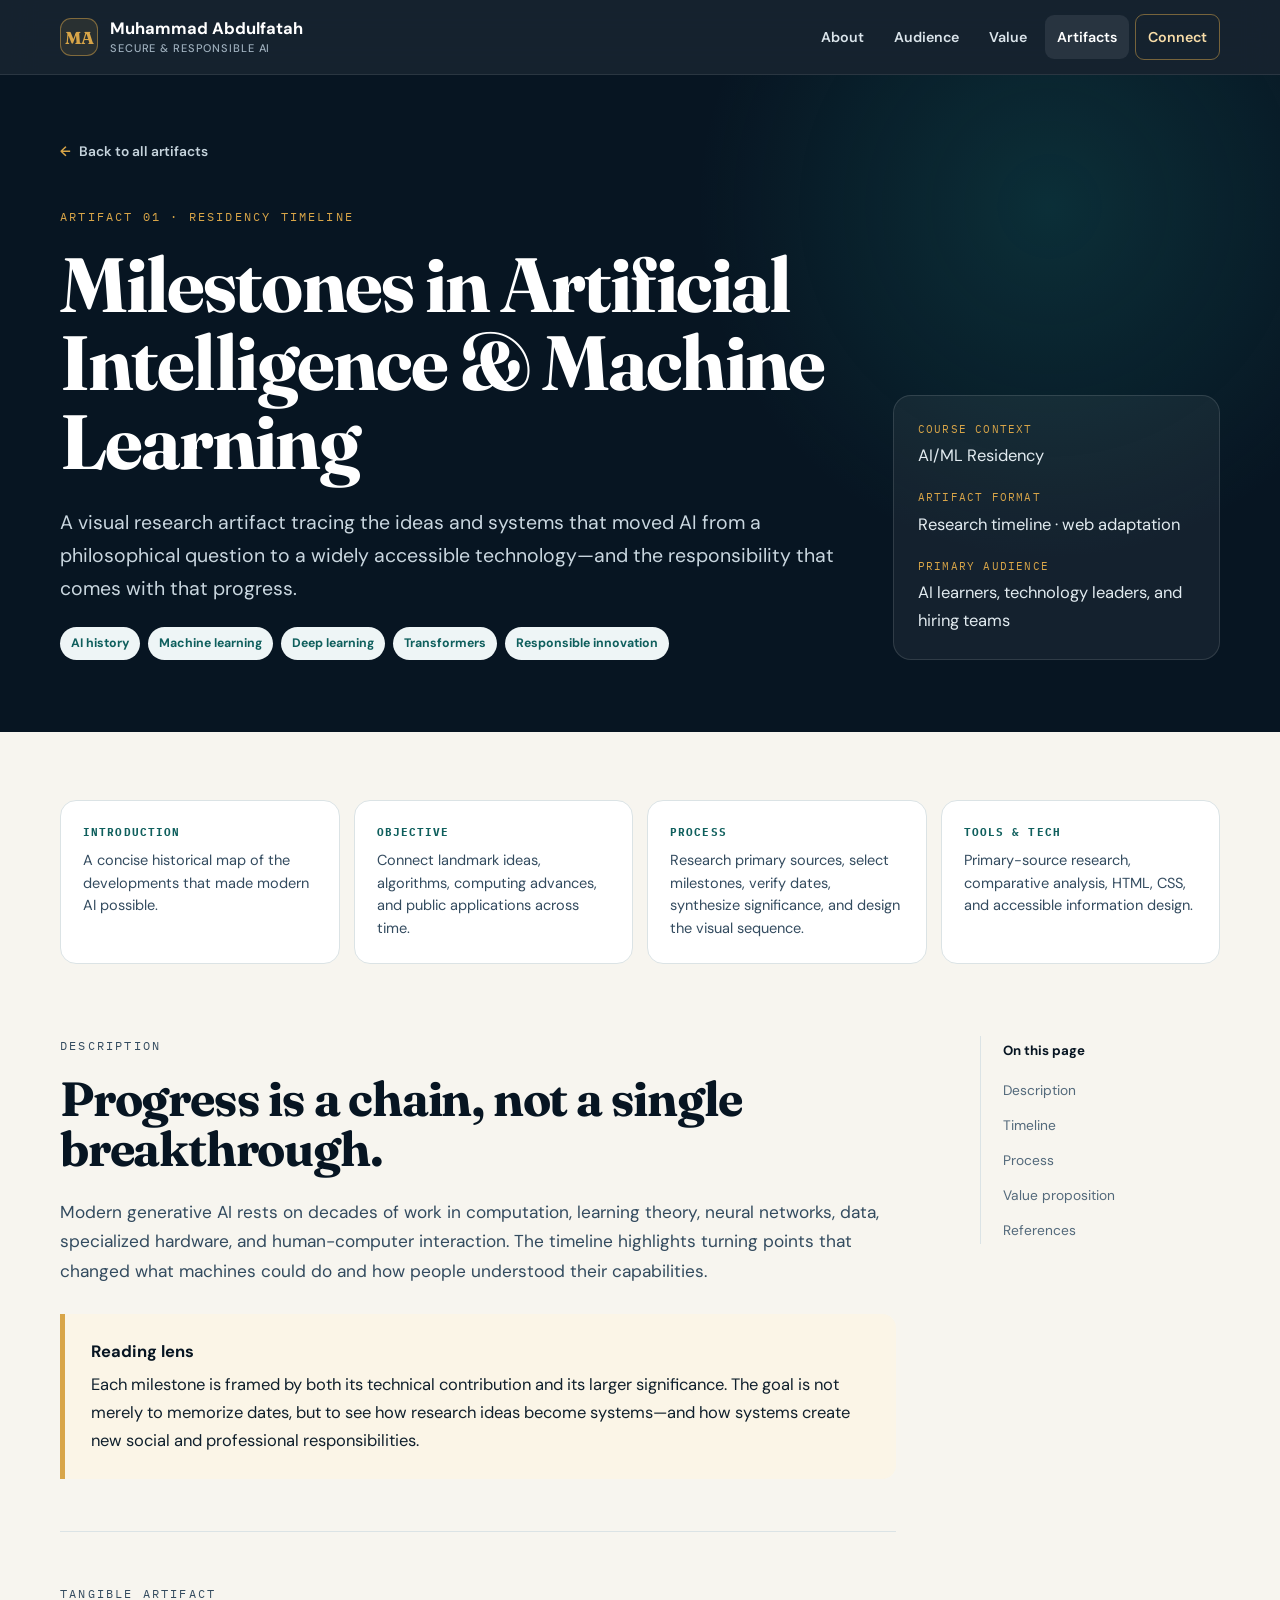
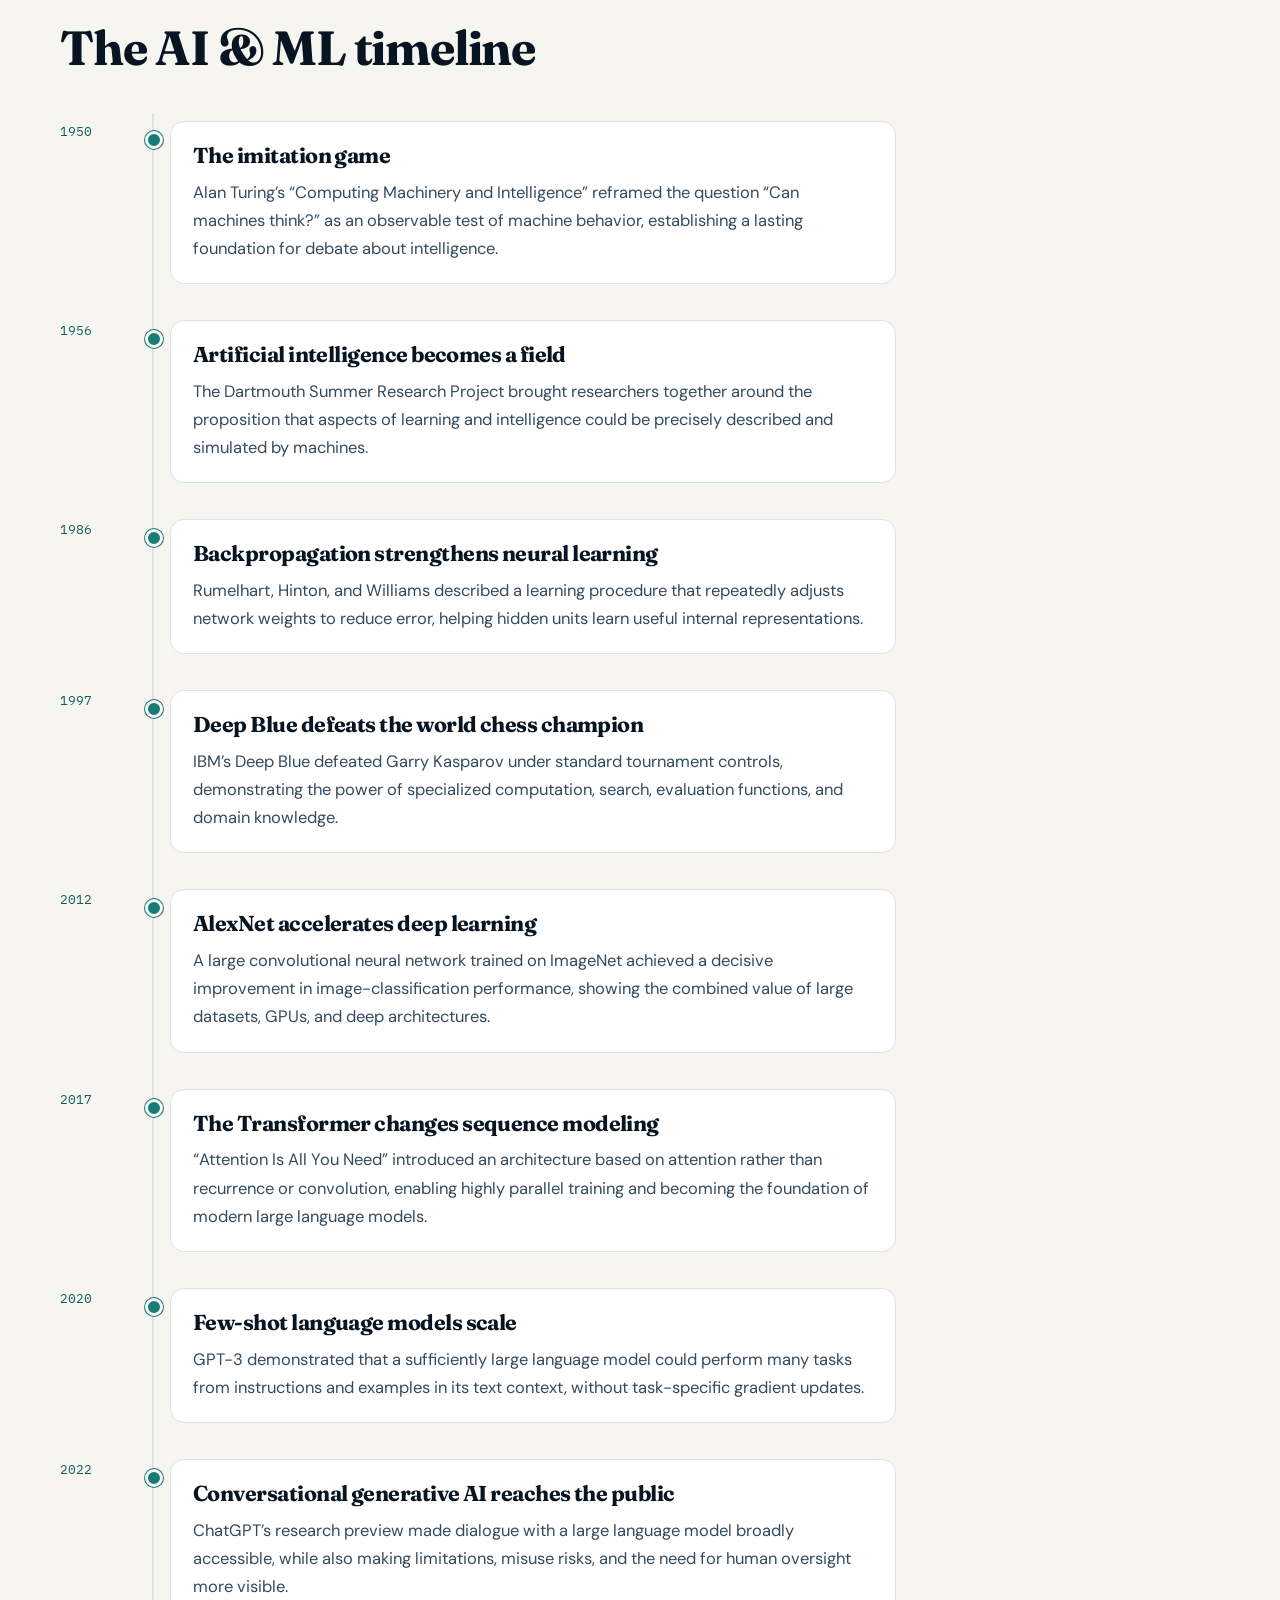
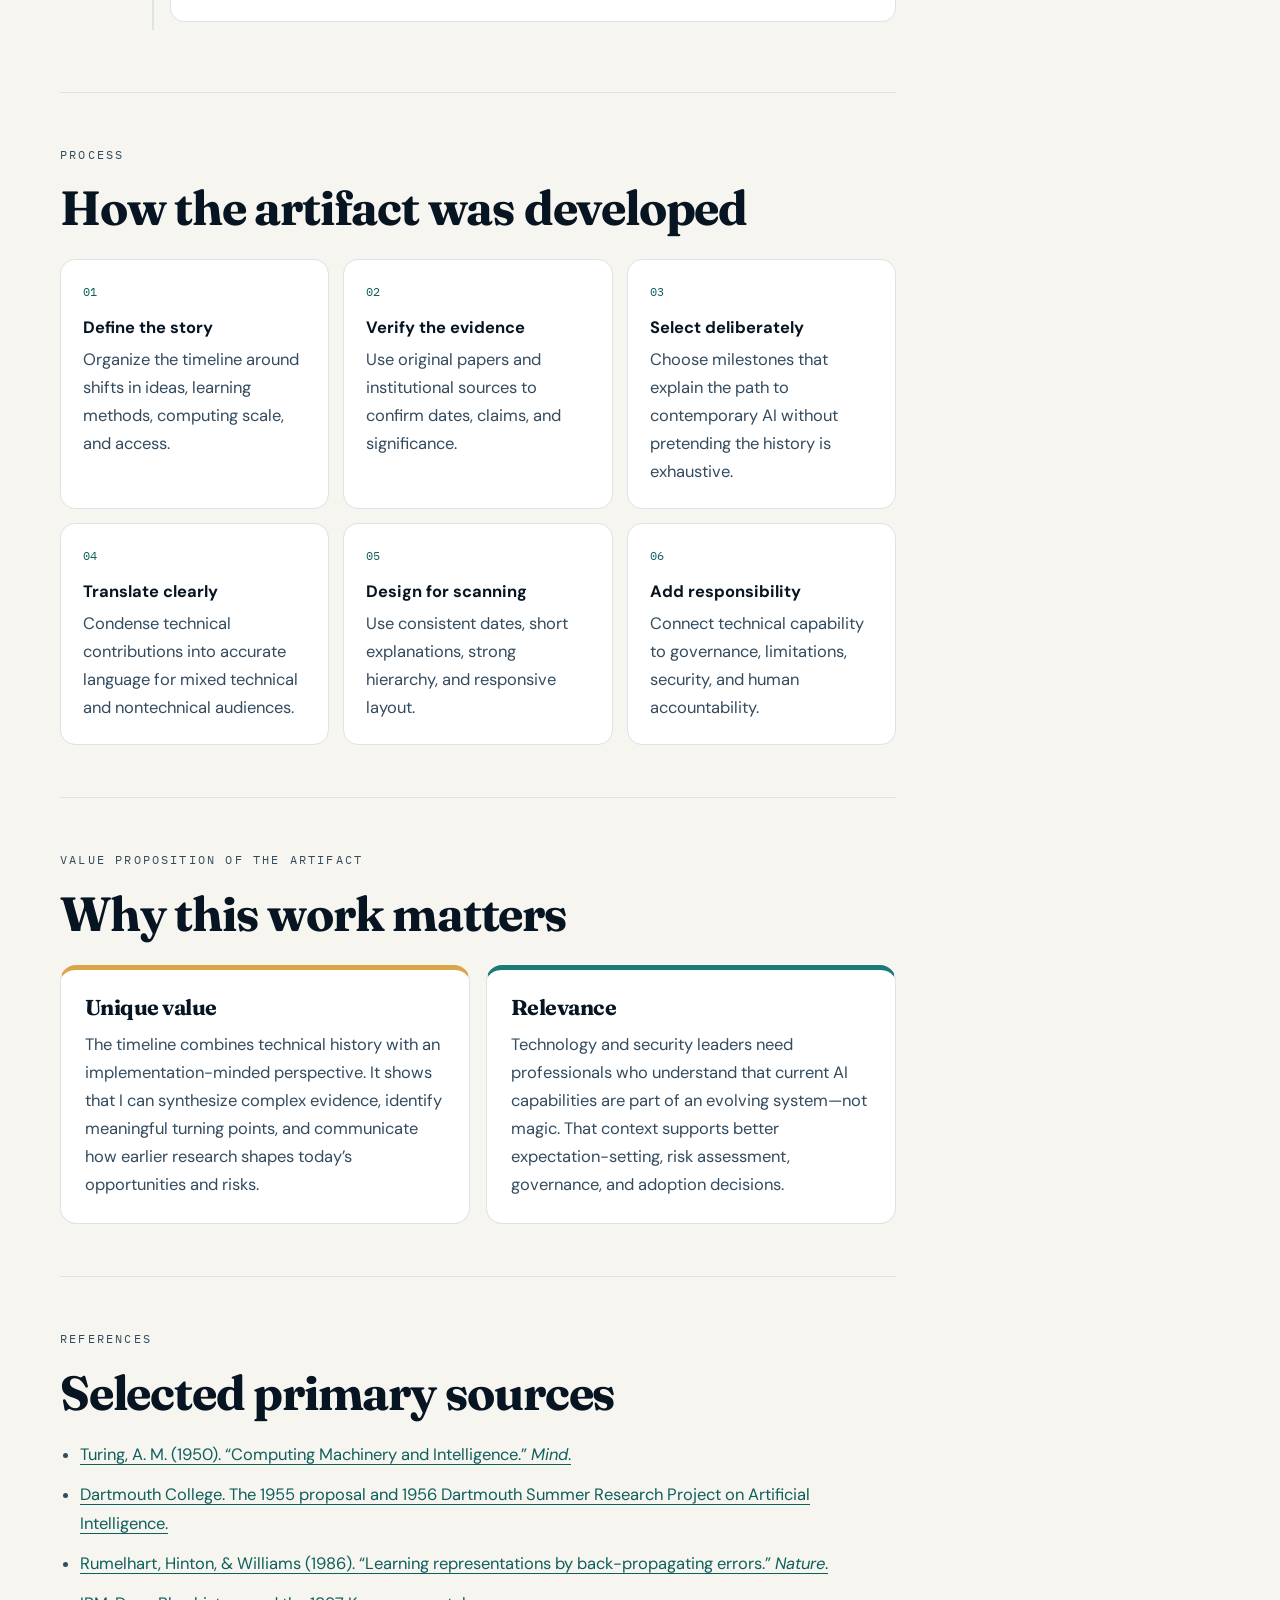
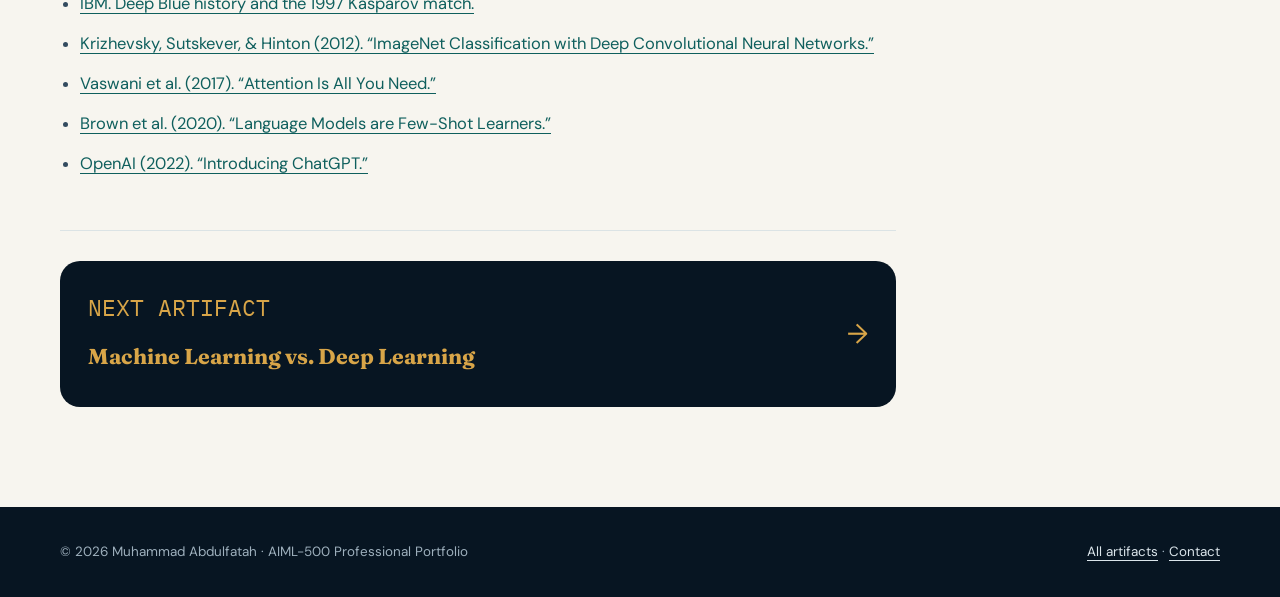
==== artifact-1-ai-ml-timeline.html @ 92b01f27 "Redesign portfolio and add project imagery" ====
<!doctype html>
<html lang="en">
<head>
  <meta charset="utf-8">
  <meta name="viewport" content="width=device-width, initial-scale=1">
  <meta name="description" content="An evidence-based timeline of major milestones in artificial intelligence and machine learning by Muhammad Abdulfatah.">
  <meta name="theme-color" content="#071522">
  <title>AI &amp; ML Timeline | Muhammad Abdulfatah</title>
  <link rel="stylesheet" href="styles.css">
  <script src="script.js" defer></script>
</head>
<body>
  <a class="skip-link" href="#artifact-content">Skip to artifact</a>
  <header class="site-header">
    <div class="container nav-shell">
      <a class="brand" href="index.html"><span class="brand-mark" aria-hidden="true">MA</span><span>Muhammad Abdulfatah<small>Secure &amp; Responsible AI</small></span></a>
      <button class="nav-toggle" type="button" aria-expanded="false" aria-controls="main-navigation" aria-label="Open navigation"><span aria-hidden="true"></span></button>
      <nav aria-label="Main navigation"><ul class="nav-list" id="main-navigation" data-open="false"><li><a href="index.html#about">About</a></li><li><a href="index.html#audience">Audience</a></li><li><a href="index.html#value">Value</a></li><li><a aria-current="page" href="index.html#artifacts">Artifacts</a></li><li><a class="nav-cta" href="index.html#contact">Connect</a></li></ul></nav>
    </div>
  </header>

  <main id="artifact-content">
    <header class="detail-hero">
      <div class="container">
        <a class="breadcrumb" href="index.html#artifacts">Back to all artifacts</a>
        <div class="detail-hero-grid">
          <div>
            <p class="eyebrow">Artifact 01 · Residency timeline</p>
            <h1>Milestones in Artificial Intelligence &amp; Machine Learning</h1>
            <p class="hero-lead">A visual research artifact tracing the ideas and systems that moved AI from a philosophical question to a widely accessible technology—and the responsibility that comes with that progress.</p>
            <ul class="pill-list" aria-label="Topics"><li>AI history</li><li>Machine learning</li><li>Deep learning</li><li>Transformers</li><li>Responsible innovation</li></ul>
          </div>
          <dl class="detail-aside">
            <dt>Course context</dt><dd>AI/ML Residency</dd>
            <dt>Artifact format</dt><dd>Research timeline · web adaptation</dd>
            <dt>Primary audience</dt><dd>AI learners, technology leaders, and hiring teams</dd>
          </dl>
        </div>
      </div>
    </header>

    <div class="container detail-main">
      <section class="artifact-info" aria-label="Artifact information">
        <article class="info-card"><strong>Introduction</strong><p>A concise historical map of the developments that made modern AI possible.</p></article>
        <article class="info-card"><strong>Objective</strong><p>Connect landmark ideas, algorithms, computing advances, and public applications across time.</p></article>
        <article class="info-card"><strong>Process</strong><p>Research primary sources, select milestones, verify dates, synthesize significance, and design the visual sequence.</p></article>
        <article class="info-card"><strong>Tools &amp; tech</strong><p>Primary-source research, comparative analysis, HTML, CSS, and accessible information design.</p></article>
      </section>

      <div class="detail-layout">
        <div class="detail-content">
          <section class="detail-section" id="description">
            <p class="eyebrow">Description</p>
            <h2>Progress is a chain, not a single breakthrough.</h2>
            <p class="lead">Modern generative AI rests on decades of work in computation, learning theory, neural networks, data, specialized hardware, and human-computer interaction. The timeline highlights turning points that changed what machines could do and how people understood their capabilities.</p>
            <div class="callout gold"><strong>Reading lens</strong>Each milestone is framed by both its technical contribution and its larger significance. The goal is not merely to memorize dates, but to see how research ideas become systems—and how systems create new social and professional responsibilities.</div>
          </section>

          <section class="detail-section" id="timeline">
            <p class="eyebrow">Tangible artifact</p>
            <h2>The AI &amp; ML timeline</h2>
            <ol class="timeline">
              <li><time datetime="1950">1950</time><article><h3>The imitation game</h3><p>Alan Turing’s “Computing Machinery and Intelligence” reframed the question “Can machines think?” as an observable test of machine behavior, establishing a lasting foundation for debate about intelligence.</p></article></li>
              <li><time datetime="1956">1956</time><article><h3>Artificial intelligence becomes a field</h3><p>The Dartmouth Summer Research Project brought researchers together around the proposition that aspects of learning and intelligence could be precisely described and simulated by machines.</p></article></li>
              <li><time datetime="1986">1986</time><article><h3>Backpropagation strengthens neural learning</h3><p>Rumelhart, Hinton, and Williams described a learning procedure that repeatedly adjusts network weights to reduce error, helping hidden units learn useful internal representations.</p></article></li>
              <li><time datetime="1997">1997</time><article><h3>Deep Blue defeats the world chess champion</h3><p>IBM’s Deep Blue defeated Garry Kasparov under standard tournament controls, demonstrating the power of specialized computation, search, evaluation functions, and domain knowledge.</p></article></li>
              <li><time datetime="2012">2012</time><article><h3>AlexNet accelerates deep learning</h3><p>A large convolutional neural network trained on ImageNet achieved a decisive improvement in image-classification performance, showing the combined value of large datasets, GPUs, and deep architectures.</p></article></li>
              <li><time datetime="2017">2017</time><article><h3>The Transformer changes sequence modeling</h3><p>“Attention Is All You Need” introduced an architecture based on attention rather than recurrence or convolution, enabling highly parallel training and becoming the foundation of modern large language models.</p></article></li>
              <li><time datetime="2020">2020</time><article><h3>Few-shot language models scale</h3><p>GPT-3 demonstrated that a sufficiently large language model could perform many tasks from instructions and examples in its text context, without task-specific gradient updates.</p></article></li>
              <li><time datetime="2022">2022</time><article><h3>Conversational generative AI reaches the public</h3><p>ChatGPT’s research preview made dialogue with a large language model broadly accessible, while also making limitations, misuse risks, and the need for human oversight more visible.</p></article></li>
            </ol>
          </section>

          <section class="detail-section" id="process">
            <p class="eyebrow">Process</p>
            <h2>How the artifact was developed</h2>
            <ol class="step-list">
              <li><strong>Define the story</strong>Organize the timeline around shifts in ideas, learning methods, computing scale, and access.</li>
              <li><strong>Verify the evidence</strong>Use original papers and institutional sources to confirm dates, claims, and significance.</li>
              <li><strong>Select deliberately</strong>Choose milestones that explain the path to contemporary AI without pretending the history is exhaustive.</li>
              <li><strong>Translate clearly</strong>Condense technical contributions into accurate language for mixed technical and nontechnical audiences.</li>
              <li><strong>Design for scanning</strong>Use consistent dates, short explanations, strong hierarchy, and responsive layout.</li>
              <li><strong>Add responsibility</strong>Connect technical capability to governance, limitations, security, and human accountability.</li>
            </ol>
          </section>

          <section class="detail-section" id="value-proposition">
            <p class="eyebrow">Value proposition of the artifact</p>
            <h2>Why this work matters</h2>
            <div class="content-grid">
              <article class="content-card gold"><h3>Unique value</h3><p>The timeline combines technical history with an implementation-minded perspective. It shows that I can synthesize complex evidence, identify meaningful turning points, and communicate how earlier research shapes today’s opportunities and risks.</p></article>
              <article class="content-card accent"><h3>Relevance</h3><p>Technology and security leaders need professionals who understand that current AI capabilities are part of an evolving system—not magic. That context supports better expectation-setting, risk assessment, governance, and adoption decisions.</p></article>
            </div>
          </section>

          <section class="detail-section" id="references">
            <p class="eyebrow">References</p>
            <h2>Selected primary sources</h2>
            <ul class="source-list">
              <li><a href="https://academic.oup.com/mind/article/LIX/236/433/986238" target="_blank" rel="noopener">Turing, A. M. (1950). “Computing Machinery and Intelligence.” <em>Mind</em>.</a></li>
              <li><a href="https://ai.dartmouth.edu/our-story" target="_blank" rel="noopener">Dartmouth College. The 1955 proposal and 1956 Dartmouth Summer Research Project on Artificial Intelligence.</a></li>
              <li><a href="https://www.nature.com/articles/323533a0" target="_blank" rel="noopener">Rumelhart, Hinton, &amp; Williams (1986). “Learning representations by back-propagating errors.” <em>Nature</em>.</a></li>
              <li><a href="https://www.ibm.com/history/deep-blue" target="_blank" rel="noopener">IBM. Deep Blue history and the 1997 Kasparov match.</a></li>
              <li><a href="https://proceedings.neurips.cc/paper/2012/hash/c399862d3b9d6b76c8436e924a68c45b-Abstract.html" target="_blank" rel="noopener">Krizhevsky, Sutskever, &amp; Hinton (2012). “ImageNet Classification with Deep Convolutional Neural Networks.”</a></li>
              <li><a href="https://arxiv.org/abs/1706.03762" target="_blank" rel="noopener">Vaswani et al. (2017). “Attention Is All You Need.”</a></li>
              <li><a href="https://openai.com/index/language-models-are-few-shot-learners/" target="_blank" rel="noopener">Brown et al. (2020). “Language Models are Few-Shot Learners.”</a></li>
              <li><a href="https://openai.com/index/chatgpt/" target="_blank" rel="noopener">OpenAI (2022). “Introducing ChatGPT.”</a></li>
            </ul>
          </section>

          <a class="next-project" href="artifact-2-ml-deep-learning.html"><span><small>Next artifact</small><strong>Machine Learning vs. Deep Learning</strong></span><span aria-hidden="true">→</span></a>
        </div>

        <nav class="detail-nav" aria-label="On this page"><strong>On this page</strong><ul><li><a href="#description">Description</a></li><li><a href="#timeline">Timeline</a></li><li><a href="#process">Process</a></li><li><a href="#value-proposition">Value proposition</a></li><li><a href="#references">References</a></li></ul></nav>
      </div>
    </div>
  </main>

  <footer class="site-footer"><div class="container footer-grid"><p>© 2026 Muhammad Abdulfatah · AIML-500 Professional Portfolio</p><p><a href="index.html#artifacts">All artifacts</a> · <a href="mailto:muhammad.abdulfatah@myemail.indwes.edu">Contact</a></p></div></footer>
</body>
</html>
---- styles.css ----
@import url('https://fonts.googleapis.com/css2?family=DM+Sans:wght@400;500;600;700&family=Fraunces:opsz,wght@9..144,600;9..144,700&family=IBM+Plex+Mono:wght@500&display=swap');

:root {
  --navy-950: #071522;
  --navy-900: #0b2032;
  --navy-800: #15334a;
  --slate-700: #334b5f;
  --slate-600: #53697b;
  --slate-500: #6f8190;
  --paper: #f7f5ef;
  --surface: #ffffff;
  --surface-blue: #eef5f6;
  --line: #dbe3e5;
  --teal: #187b78;
  --teal-dark: #0f5f5d;
  --gold: #d8a548;
  --gold-soft: #f5e8c8;
  --ink: #10202d;
  --shadow-sm: 0 10px 30px rgba(7, 21, 34, 0.08);
  --shadow-lg: 0 24px 70px rgba(7, 21, 34, 0.15);
  --radius-sm: 12px;
  --radius: 20px;
  --radius-lg: 30px;
  --content: 1160px;
}

* {
  box-sizing: border-box;
  margin: 0;
  padding: 0;
}

html {
  scroll-behavior: smooth;
}

body {
  min-width: 320px;
  background: var(--paper);
  color: var(--ink);
  font-family: 'DM Sans', system-ui, -apple-system, BlinkMacSystemFont, 'Segoe UI', sans-serif;
  font-size: 16.5px;
  line-height: 1.7;
  overflow-x: hidden;
}

body.nav-open {
  overflow: hidden;
}

img {
  display: block;
  height: auto;
  max-width: 100%;
}

a {
  color: inherit;
}

button,
input,
textarea {
  font: inherit;
}

button,
a {
  -webkit-tap-highlight-color: transparent;
}

:focus-visible {
  outline: 3px solid var(--gold);
  outline-offset: 4px;
}

.skip-link {
  position: fixed;
  top: 12px;
  left: 12px;
  z-index: 1000;
  transform: translateY(-150%);
  border-radius: 8px;
  background: var(--surface);
  color: var(--navy-950);
  padding: 10px 14px;
  font-weight: 700;
  text-decoration: none;
  transition: transform 0.2s ease;
}

.skip-link:focus {
  transform: translateY(0);
}

.container {
  width: min(calc(100% - 40px), var(--content));
  margin-inline: auto;
}

.site-header {
  position: sticky;
  top: 0;
  z-index: 100;
  border-bottom: 1px solid rgba(255, 255, 255, 0.09);
  background: rgba(7, 21, 34, 0.94);
  color: #fff;
  backdrop-filter: blur(16px);
}

.nav-shell {
  display: flex;
  min-height: 74px;
  align-items: center;
  justify-content: space-between;
  gap: 24px;
}

.brand {
  display: inline-flex;
  align-items: center;
  gap: 12px;
  color: #fff;
  font-weight: 700;
  line-height: 1.1;
  text-decoration: none;
}

.brand-mark {
  display: grid;
  width: 38px;
  height: 38px;
  flex: 0 0 auto;
  place-items: center;
  border: 1px solid rgba(216, 165, 72, 0.5);
  border-radius: 11px;
  background: rgba(216, 165, 72, 0.1);
  color: var(--gold);
  font-family: 'Fraunces', serif;
  font-size: 1.08rem;
}

.brand small {
  display: block;
  margin-top: 4px;
  color: #9fb0bd;
  font-size: 0.69rem;
  font-weight: 500;
  letter-spacing: 0.08em;
  text-transform: uppercase;
}

.nav-list {
  display: flex;
  align-items: center;
  gap: 6px;
  list-style: none;
}

.nav-list a {
  display: block;
  border-radius: 9px;
  color: #dbe5eb;
  padding: 10px 12px;
  font-size: 0.89rem;
  font-weight: 600;
  text-decoration: none;
}

.nav-list a:hover,
.nav-list a[aria-current='page'] {
  background: rgba(255, 255, 255, 0.08);
  color: #fff;
}

.nav-cta {
  border: 1px solid rgba(216, 165, 72, 0.5);
  color: #f8dda8 !important;
}

.nav-toggle {
  display: none;
  width: 44px;
  height: 44px;
  place-items: center;
  border: 1px solid rgba(255, 255, 255, 0.18);
  border-radius: 10px;
  background: transparent;
  color: #fff;
  cursor: pointer;
}

.nav-toggle span,
.nav-toggle span::before,
.nav-toggle span::after {
  display: block;
  width: 20px;
  height: 2px;
  border-radius: 999px;
  background: currentColor;
  content: '';
  transition: transform 0.2s ease, opacity 0.2s ease;
}

.nav-toggle span {
  position: relative;
}

.nav-toggle span::before {
  position: absolute;
  top: -6px;
}

.nav-toggle span::after {
  position: absolute;
  top: 6px;
}

.nav-toggle[aria-expanded='true'] span {
  background: transparent;
}

.nav-toggle[aria-expanded='true'] span::before {
  top: 0;
  transform: rotate(45deg);
}

.nav-toggle[aria-expanded='true'] span::after {
  top: 0;
  transform: rotate(-45deg);
}

.hero {
  position: relative;
  isolation: isolate;
  overflow: hidden;
  background:
    radial-gradient(circle at 15% 15%, rgba(24, 123, 120, 0.28), transparent 34%),
    linear-gradient(135deg, var(--navy-950), #0d2940 68%, #103c4a);
  color: #fff;
}

.hero::after {
  position: absolute;
  right: -90px;
  bottom: -130px;
  z-index: -1;
  width: 390px;
  height: 390px;
  border: 1px solid rgba(216, 165, 72, 0.18);
  border-radius: 50%;
  box-shadow: 0 0 0 70px rgba(216, 165, 72, 0.035), 0 0 0 140px rgba(216, 165, 72, 0.025);
  content: '';
}

.hero-grid {
  display: grid;
  min-height: 670px;
  grid-template-columns: minmax(0, 1.05fr) minmax(360px, 0.95fr);
  align-items: center;
  gap: clamp(40px, 7vw, 88px);
  padding-block: 78px 86px;
}

.eyebrow {
  margin-bottom: 18px;
  color: var(--gold);
  font-family: 'IBM Plex Mono', monospace;
  font-size: 0.76rem;
  letter-spacing: 0.18em;
  text-transform: uppercase;
}

h1,
h2,
h3,
.display {
  font-family: 'Fraunces', Georgia, serif;
  font-weight: 700;
  letter-spacing: -0.025em;
}

.hero h1 {
  max-width: 700px;
  font-size: clamp(3rem, 6.6vw, 5.5rem);
  line-height: 0.98;
}

.hero-lead {
  max-width: 650px;
  margin-top: 26px;
  color: #c9d6df;
  font-size: clamp(1.04rem, 1.8vw, 1.22rem);
  line-height: 1.68;
}

.hero-lead strong {
  color: #fff;
}

.hero-actions {
  display: flex;
  flex-wrap: wrap;
  gap: 12px;
  margin-top: 34px;
}

.button {
  display: inline-flex;
  min-height: 48px;
  align-items: center;
  justify-content: center;
  gap: 9px;
  border: 1px solid transparent;
  border-radius: 11px;
  padding: 11px 18px;
  font-size: 0.94rem;
  font-weight: 700;
  text-decoration: none;
  transition: transform 0.2s ease, background 0.2s ease, border-color 0.2s ease;
}

.button:hover {
  transform: translateY(-2px);
}

.button-primary {
  background: var(--gold);
  color: var(--navy-950);
}

.button-primary:hover {
  background: #e4b759;
}

.button-secondary {
  border-color: rgba(255, 255, 255, 0.25);
  background: rgba(255, 255, 255, 0.06);
  color: #fff;
}

.button-secondary:hover {
  background: rgba(255, 255, 255, 0.11);
}

.hero-visual {
  position: relative;
}

.hero-visual img {
  width: 100%;
  height: clamp(360px, 40vw, 520px);
  min-height: 0;
  border: 1px solid rgba(255, 255, 255, 0.14);
  border-radius: var(--radius-lg);
  box-shadow: var(--shadow-lg);
  object-fit: cover;
}

.hero-note {
  position: absolute;
  right: 20px;
  bottom: -20px;
  max-width: 280px;
  border: 1px solid rgba(255, 255, 255, 0.1);
  border-radius: 16px;
  background: rgba(7, 21, 34, 0.88);
  padding: 16px 18px;
  color: #d9e3e8;
  box-shadow: var(--shadow-sm);
  backdrop-filter: blur(12px);
  font-size: 0.86rem;
}

.hero-note strong {
  display: block;
  margin-bottom: 3px;
  color: #fff;
}

.proof-strip {
  border-bottom: 1px solid var(--line);
  background: var(--surface);
}

.proof-grid {
  display: grid;
  grid-template-columns: repeat(4, 1fr);
}

.proof-item {
  padding: 26px 22px;
  border-right: 1px solid var(--line);
}

.proof-item:first-child {
  padding-left: 0;
}

.proof-item:last-child {
  border-right: 0;
}

.proof-number {
  display: block;
  color: var(--navy-950);
  font-family: 'Fraunces', serif;
  font-size: 1.75rem;
  font-weight: 700;
  line-height: 1.1;
}

.proof-label {
  display: block;
  margin-top: 5px;
  color: var(--slate-600);
  font-size: 0.83rem;
}

.section {
  padding-block: clamp(76px, 9vw, 120px);
  scroll-margin-top: 74px;
}

.section-tight {
  padding-block: 70px;
}

.section-band {
  background: var(--surface-blue);
}

.section-dark {
  background: var(--navy-950);
  color: #fff;
}

.section-heading {
  display: grid;
  grid-template-columns: minmax(0, 0.75fr) minmax(300px, 0.45fr);
  align-items: end;
  gap: 48px;
  margin-bottom: 44px;
}

.section-heading h2,
.intro-copy h2,
.detail-section h2 {
  color: var(--navy-950);
  font-size: clamp(2.25rem, 4.8vw, 4rem);
  line-height: 1.04;
}

.section-dark .section-heading h2 {
  color: #fff;
}

.section-heading > p:last-child {
  color: var(--slate-600);
  font-size: 1.03rem;
}

.section-dark .section-heading > p:last-child {
  color: #b9c8d2;
}

.intro-grid {
  display: grid;
  grid-template-columns: minmax(0, 1.15fr) minmax(300px, 0.6fr);
  align-items: start;
  gap: clamp(44px, 7vw, 90px);
}

.intro-copy > p:not(.eyebrow) {
  max-width: 760px;
  margin-top: 22px;
  color: var(--slate-700);
  font-size: 1.04rem;
}

.focus-card {
  border-radius: var(--radius);
  background: var(--navy-950);
  padding: 30px;
  color: #fff;
  box-shadow: var(--shadow-sm);
}

.focus-card h3 {
  font-size: 1.5rem;
}

.focus-list {
  margin-top: 20px;
  list-style: none;
}

.focus-list li {
  display: flex;
  align-items: flex-start;
  gap: 12px;
  padding-block: 12px;
  border-bottom: 1px solid rgba(255, 255, 255, 0.1);
  color: #d2dee6;
}

.focus-list li:last-child {
  border-bottom: 0;
}

.focus-list li::before {
  flex: 0 0 auto;
  color: var(--gold);
  content: '◆';
  font-size: 0.7rem;
  transform: translateY(5px);
}

.audience-grid {
  display: grid;
  grid-template-columns: repeat(3, 1fr);
  gap: 18px;
}

.audience-card,
.competency-card {
  border: 1px solid var(--line);
  border-radius: var(--radius);
  background: var(--surface);
  padding: 28px;
}

.card-icon {
  display: grid;
  width: 44px;
  height: 44px;
  place-items: center;
  border-radius: 12px;
  background: var(--gold-soft);
  color: var(--navy-950);
  font-family: 'IBM Plex Mono', monospace;
  font-size: 0.78rem;
}

.audience-card h3,
.competency-card h3 {
  margin-top: 22px;
  color: var(--navy-950);
  font-size: 1.34rem;
  line-height: 1.25;
}

.audience-card p,
.competency-card p {
  margin-top: 12px;
  color: var(--slate-600);
}

.value-card {
  position: relative;
  overflow: hidden;
  border-radius: var(--radius-lg);
  background: linear-gradient(135deg, var(--navy-950), var(--navy-800));
  padding: clamp(34px, 6vw, 70px);
  color: #fff;
  box-shadow: var(--shadow-lg);
}

.value-card::after {
  position: absolute;
  right: -85px;
  bottom: -105px;
  width: 280px;
  height: 280px;
  border: 55px solid rgba(24, 123, 120, 0.2);
  border-radius: 50%;
  content: '';
}

.value-card blockquote {
  position: relative;
  z-index: 1;
  max-width: 920px;
  font-family: 'Fraunces', serif;
  font-size: clamp(1.55rem, 3.5vw, 2.65rem);
  font-weight: 600;
  line-height: 1.35;
}

.value-card blockquote strong {
  color: #f1c86d;
}

.value-card .eyebrow {
  position: relative;
  z-index: 1;
}

.work-intro {
  display: grid;
  grid-template-columns: minmax(0, 0.78fr) minmax(0, 1.22fr);
  overflow: hidden;
  margin-bottom: 28px;
  border: 1px solid var(--line);
  border-radius: var(--radius-lg);
  background: var(--surface);
}

.work-intro img {
  width: 100%;
  height: 100%;
  min-height: 360px;
  object-fit: cover;
}

.work-intro-copy {
  display: flex;
  flex-direction: column;
  justify-content: center;
  padding: clamp(32px, 5vw, 64px);
}

.work-intro-copy h3 {
  color: var(--navy-950);
  font-size: clamp(1.75rem, 3.4vw, 2.65rem);
  line-height: 1.15;
}

.work-intro-copy p:not(.eyebrow) {
  margin-top: 18px;
  color: var(--slate-600);
}

.artifact-grid {
  display: grid;
  grid-template-columns: repeat(2, minmax(0, 1fr));
  gap: 20px;
}

.project-card {
  display: flex;
  min-width: 0;
  flex-direction: column;
  border: 1px solid var(--line);
  border-radius: var(--radius);
  background: var(--surface);
  padding: 30px;
  transition: transform 0.2s ease, box-shadow 0.2s ease, border-color 0.2s ease;
}

.project-card:hover {
  transform: translateY(-4px);
  border-color: #bfcdd1;
  box-shadow: var(--shadow-sm);
}

.project-card-media {
  position: relative;
  overflow: hidden;
  margin-top: 22px;
  border-radius: 15px;
  background: var(--surface-blue);
  aspect-ratio: 16 / 9;
}

.project-card-media img {
  width: 100%;
  height: 100%;
  object-fit: cover;
  transition: transform 0.35s ease;
}

.project-card:hover .project-card-media img {
  transform: scale(1.025);
}

.project-card-media.diagram {
  padding: 22px;
}

.project-card-media.diagram img {
  object-fit: contain;
}

.project-card-media figcaption {
  position: absolute;
  right: 10px;
  bottom: 10px;
  left: 10px;
  border-radius: 8px;
  background: rgba(5, 29, 40, 0.84);
  padding: 7px 9px;
  color: #fff;
  font-size: 0.67rem;
  line-height: 1.35;
}

.project-card:first-child {
  grid-column: 1 / -1;
}

.project-topline {
  display: flex;
  align-items: center;
  justify-content: space-between;
  gap: 16px;
}

.project-number,
.project-course {
  color: var(--teal-dark);
  font-family: 'IBM Plex Mono', monospace;
  font-size: 0.72rem;
  letter-spacing: 0.1em;
  text-transform: uppercase;
}

.project-course {
  color: var(--slate-500);
  letter-spacing: 0.04em;
}

.project-card h3 {
  margin-top: 22px;
  color: var(--navy-950);
  font-size: clamp(1.45rem, 2.6vw, 2rem);
  line-height: 1.2;
}

.project-card > p {
  margin-top: 14px;
  color: var(--slate-600);
}

.tag-list,
.pill-list {
  display: flex;
  flex-wrap: wrap;
  gap: 8px;
  margin-top: 22px;
  list-style: none;
}

.tag-list li,
.pill-list li {
  border-radius: 999px;
  background: var(--surface-blue);
  color: var(--teal-dark);
  padding: 6px 11px;
  font-size: 0.77rem;
  font-weight: 700;
}

.project-link {
  display: inline-flex;
  align-items: center;
  gap: 8px;
  align-self: flex-start;
  margin-top: auto;
  padding-top: 26px;
  color: var(--navy-950);
  font-weight: 700;
  text-decoration: none;
}

.project-link::after {
  color: var(--teal);
  content: '→';
  font-size: 1.15rem;
  transition: transform 0.2s ease;
}

.project-link:hover::after {
  transform: translateX(4px);
}

.competency-grid {
  display: grid;
  grid-template-columns: repeat(2, 1fr);
  gap: 18px;
}

.competency-card {
  border-color: rgba(255, 255, 255, 0.12);
  background: rgba(255, 255, 255, 0.055);
}

.competency-card h3 {
  color: #fff;
}

.competency-card p {
  color: #b9c8d2;
}

.competency-card .card-icon {
  background: rgba(216, 165, 72, 0.14);
  color: #f4ca75;
}

.contact-card {
  display: grid;
  grid-template-columns: minmax(0, 1fr) auto;
  align-items: center;
  gap: 36px;
  border-radius: var(--radius-lg);
  background: linear-gradient(135deg, #0f6665, var(--teal));
  padding: clamp(34px, 6vw, 68px);
  color: #fff;
  box-shadow: var(--shadow-lg);
}

.contact-card h2 {
  max-width: 720px;
  font-size: clamp(2.2rem, 4.8vw, 3.8rem);
  line-height: 1.05;
}

.contact-card p {
  max-width: 700px;
  margin-top: 16px;
  color: #d9eeee;
}

.contact-card .button {
  min-width: 185px;
  background: #fff;
  color: var(--teal-dark);
}

.site-footer {
  background: var(--navy-950);
  color: #9eb0bd;
  padding-block: 34px;
  font-size: 0.84rem;
}

.footer-grid {
  display: flex;
  align-items: center;
  justify-content: space-between;
  gap: 24px;
}

.footer-grid a {
  color: #dbe5eb;
  text-underline-offset: 4px;
}

/* Artifact pages */
.detail-hero {
  position: relative;
  overflow: hidden;
  background:
    radial-gradient(circle at 82% 20%, rgba(24, 123, 120, 0.25), transparent 30%),
    var(--navy-950);
  color: #fff;
  padding-block: 62px 72px;
}

.detail-hero-grid {
  display: grid;
  grid-template-columns: minmax(0, 1fr) minmax(300px, 0.42fr);
  align-items: end;
  gap: 54px;
}

.breadcrumb {
  display: inline-flex;
  align-items: center;
  gap: 8px;
  margin-bottom: 44px;
  color: #c6d4dd;
  font-size: 0.86rem;
  font-weight: 600;
  text-decoration: none;
}

.breadcrumb::before {
  color: var(--gold);
  content: '←';
}

.detail-hero h1 {
  max-width: 850px;
  font-size: clamp(2.7rem, 6vw, 5rem);
  line-height: 1.02;
}

.detail-hero .hero-lead {
  max-width: 800px;
}

.detail-aside {
  border: 1px solid rgba(255, 255, 255, 0.12);
  border-radius: 18px;
  background: rgba(255, 255, 255, 0.055);
  padding: 24px;
}

.detail-aside dt {
  color: var(--gold);
  font-family: 'IBM Plex Mono', monospace;
  font-size: 0.68rem;
  letter-spacing: 0.11em;
  text-transform: uppercase;
}

.detail-aside dd {
  margin-top: 4px;
  color: #e2ebf0;
}

.detail-aside dd + dt {
  margin-top: 18px;
}

.detail-main {
  padding-block: 68px 100px;
}

.artifact-info {
  display: grid;
  grid-template-columns: repeat(4, minmax(0, 1fr));
  gap: 14px;
  margin-bottom: 72px;
}

.info-card {
  border: 1px solid var(--line);
  border-radius: 16px;
  background: var(--surface);
  padding: 22px;
}

.info-card strong {
  display: block;
  margin-bottom: 8px;
  color: var(--teal-dark);
  font-family: 'IBM Plex Mono', monospace;
  font-size: 0.7rem;
  letter-spacing: 0.1em;
  text-transform: uppercase;
}

.info-card p {
  color: var(--slate-700);
  font-size: 0.91rem;
  line-height: 1.55;
}

.detail-layout {
  display: grid;
  grid-template-columns: minmax(0, 1fr) 240px;
  align-items: start;
  gap: clamp(44px, 7vw, 84px);
}

.detail-content {
  min-width: 0;
}

.detail-nav {
  position: sticky;
  top: 104px;
  border-left: 1px solid var(--line);
  padding-left: 22px;
}

.detail-nav strong {
  color: var(--navy-950);
  font-size: 0.83rem;
}

.detail-nav ul {
  margin-top: 12px;
  list-style: none;
}

.detail-nav li + li {
  margin-top: 7px;
}

.detail-nav a {
  color: var(--slate-600);
  font-size: 0.86rem;
  text-decoration: none;
}

.detail-nav a:hover {
  color: var(--teal-dark);
}

.detail-section {
  padding-block: 52px;
  border-bottom: 1px solid var(--line);
  scroll-margin-top: 90px;
}

.detail-section:first-child {
  padding-top: 0;
}

.detail-section:last-child {
  border-bottom: 0;
}

.detail-section h2 {
  margin-bottom: 24px;
  font-size: clamp(2rem, 4vw, 3rem);
}

.detail-section h3 {
  margin-bottom: 10px;
  color: var(--navy-950);
  font-size: 1.35rem;
  line-height: 1.25;
}

.detail-section p + p {
  margin-top: 16px;
}

.detail-section > p,
.detail-section article > p,
.detail-section li {
  color: var(--slate-700);
}

.lead {
  max-width: 850px;
  color: var(--slate-700);
  font-size: 1.08rem;
}

.content-grid,
.comparison-grid,
.case-grid {
  display: grid;
  grid-template-columns: repeat(2, minmax(0, 1fr));
  gap: 16px;
  margin-top: 26px;
}

.case-grid.three {
  grid-template-columns: repeat(3, minmax(0, 1fr));
}

.content-card,
.case-card {
  min-width: 0;
  border: 1px solid var(--line);
  border-radius: 16px;
  background: var(--surface);
  padding: 24px;
}

.content-card.accent,
.case-card.accent {
  border-top: 5px solid var(--teal);
}

.content-card.gold,
.case-card.gold {
  border-top: 5px solid var(--gold);
}

.content-card ul,
.case-card ul,
.source-list {
  margin: 14px 0 0 20px;
}

.content-card li + li,
.case-card li + li {
  margin-top: 7px;
}

.callout {
  margin-top: 28px;
  border-left: 5px solid var(--teal);
  border-radius: 0 14px 14px 0;
  background: var(--surface-blue);
  padding: 24px 26px;
}

.callout.gold {
  border-left-color: var(--gold);
  background: #fbf5e7;
}

.callout strong {
  display: block;
  margin-bottom: 5px;
  color: var(--navy-950);
}

.step-list {
  display: grid;
  grid-template-columns: repeat(3, minmax(0, 1fr));
  gap: 14px;
  margin-top: 26px;
  list-style: none;
  counter-reset: item;
}

.step-list li {
  counter-increment: item;
  border: 1px solid var(--line);
  border-radius: 15px;
  background: var(--surface);
  padding: 22px;
}

.step-list li::before {
  display: block;
  margin-bottom: 12px;
  color: var(--teal-dark);
  content: '0' counter(item);
  font-family: 'IBM Plex Mono', monospace;
  font-size: 0.72rem;
}

.step-list strong {
  display: block;
  margin-bottom: 4px;
  color: var(--navy-950);
}

.timeline {
  position: relative;
  margin-top: 30px;
  list-style: none;
}

.timeline::before {
  position: absolute;
  top: 10px;
  bottom: 10px;
  left: 92px;
  width: 2px;
  background: var(--line);
  content: '';
}

.timeline li {
  position: relative;
  display: grid;
  grid-template-columns: 72px 1fr;
  gap: 38px;
  padding-block: 18px;
}

.timeline li::before {
  position: absolute;
  top: 28px;
  left: 85px;
  width: 12px;
  height: 12px;
  border: 3px solid var(--paper);
  border-radius: 50%;
  background: var(--teal);
  box-shadow: 0 0 0 1px var(--teal);
  content: '';
}

.timeline time {
  color: var(--teal-dark);
  font-family: 'IBM Plex Mono', monospace;
  font-size: 0.8rem;
}

.timeline article {
  border: 1px solid var(--line);
  border-radius: 14px;
  background: var(--surface);
  padding: 20px 22px;
}

.timeline article p {
  margin-top: 6px;
}

.source-list li + li {
  margin-top: 12px;
}

.source-list a {
  color: var(--teal-dark);
  text-underline-offset: 4px;
}

.artifact-image {
  overflow: hidden;
  margin-top: 28px;
  border-radius: var(--radius);
  box-shadow: var(--shadow-sm);
}

.artifact-image img {
  width: 100%;
  max-height: 520px;
  object-fit: cover;
}

.artifact-image figcaption {
  background: var(--surface);
  padding: 12px 16px;
  color: var(--slate-600);
  font-size: 0.79rem;
}

.artifact-image figcaption a {
  color: var(--teal-dark);
  text-underline-offset: 3px;
}

.diagram-figure {
  background: var(--surface-blue);
}

.diagram-figure img {
  height: clamp(310px, 48vw, 500px);
  padding: clamp(22px, 5vw, 48px);
  object-fit: contain;
}

.clinical-figure img,
.support-figure img {
  aspect-ratio: 16 / 9;
}

.next-project {
  display: flex;
  align-items: center;
  justify-content: space-between;
  gap: 24px;
  margin-top: 30px;
  border-radius: var(--radius);
  background: var(--navy-950);
  padding: 28px;
  color: #fff;
  text-decoration: none;
}

.next-project small {
  display: block;
  margin-bottom: 5px;
  color: var(--gold);
  font-family: 'IBM Plex Mono', monospace;
  text-transform: uppercase;
}

.next-project strong {
  font-family: 'Fraunces', serif;
  font-size: 1.35rem;
}

.next-project span {
  color: var(--gold);
  font-size: 1.7rem;
}

@media (max-width: 980px) {
  .hero-grid,
  .section-heading,
  .intro-grid,
  .detail-hero-grid,
  .detail-layout,
  .work-intro {
    grid-template-columns: 1fr;
  }

  .hero-grid {
    padding-block: 66px 78px;
  }

  .hero-visual {
    max-width: 720px;
  }

  .hero-visual img {
    height: clamp(340px, 50vw, 460px);
  }

  .section-heading {
    align-items: start;
    gap: 20px;
  }

  .audience-grid,
  .case-grid.three {
    grid-template-columns: 1fr;
  }

  .work-intro img {
    max-height: 460px;
  }

  .artifact-info {
    grid-template-columns: repeat(2, 1fr);
  }

  .detail-nav {
    display: none;
  }
}

@media (max-width: 760px) {
  .container {
    width: min(calc(100% - 28px), var(--content));
  }

  .nav-toggle {
    display: grid;
  }

  .nav-list {
    position: fixed;
    top: 74px;
    right: 0;
    left: 0;
    display: none;
    max-height: calc(100vh - 74px);
    min-height: calc(100vh - 74px);
    align-items: stretch;
    flex-direction: column;
    gap: 2px;
    overflow-y: auto;
    border-top: 1px solid rgba(255, 255, 255, 0.1);
    background: var(--navy-950);
    padding: 18px 14px 28px;
  }

  .nav-list[data-open='true'] {
    display: flex;
  }

  .nav-list a {
    padding: 13px 14px;
  }

  .hero h1 {
    font-size: clamp(2.75rem, 15vw, 4rem);
  }

  .hero-visual img {
    height: 340px;
  }

  .hero-note {
    position: static;
    max-width: none;
    margin-top: 14px;
  }

  .proof-grid {
    grid-template-columns: repeat(2, 1fr);
  }

  .proof-item,
  .proof-item:first-child {
    padding: 20px 14px;
  }

  .proof-item:nth-child(2) {
    border-right: 0;
  }

  .proof-item:nth-child(-n + 2) {
    border-bottom: 1px solid var(--line);
  }

  .artifact-grid,
  .competency-grid,
  .content-grid,
  .comparison-grid,
  .case-grid,
  .step-list {
    grid-template-columns: 1fr;
  }

  .project-card:first-child {
    grid-column: auto;
  }

  .contact-card {
    grid-template-columns: 1fr;
  }

  .contact-card .button {
    justify-self: start;
  }

  .footer-grid {
    align-items: flex-start;
    flex-direction: column;
  }

  .detail-hero {
    padding-block: 42px 58px;
  }

  .breadcrumb {
    margin-bottom: 34px;
  }

  .artifact-info {
    grid-template-columns: 1fr;
  }
}

@media (max-width: 520px) {
  body {
    font-size: 16px;
  }

  .brand small {
    display: none;
  }

  .hero-grid {
    min-height: auto;
    padding-block: 54px 62px;
  }

  .hero-visual img {
    height: 270px;
  }

  .section {
    padding-block: 72px;
  }

  .project-card,
  .audience-card,
  .competency-card,
  .focus-card {
    padding: 22px;
  }

  .project-topline {
    align-items: flex-start;
    flex-direction: column;
    gap: 5px;
  }

  .timeline::before {
    left: 7px;
  }

  .timeline li {
    display: block;
    padding-left: 32px;
  }

  .timeline li::before {
    top: 28px;
    left: 0;
  }

  .timeline time {
    display: block;
    margin-bottom: 8px;
  }

  .next-project {
    align-items: flex-start;
  }
}

@media (prefers-reduced-motion: reduce) {
  *,
  *::before,
  *::after {
    scroll-behavior: auto !important;
    transition: none !important;
  }
}

@media print {
  .site-header,
  .detail-nav,
  .hero-actions,
  .next-project {
    display: none;
  }

  body {
    background: #fff;
  }

  .hero,
  .detail-hero,
  .section-dark {
    background: #fff !important;
    color: #000 !important;
  }
}
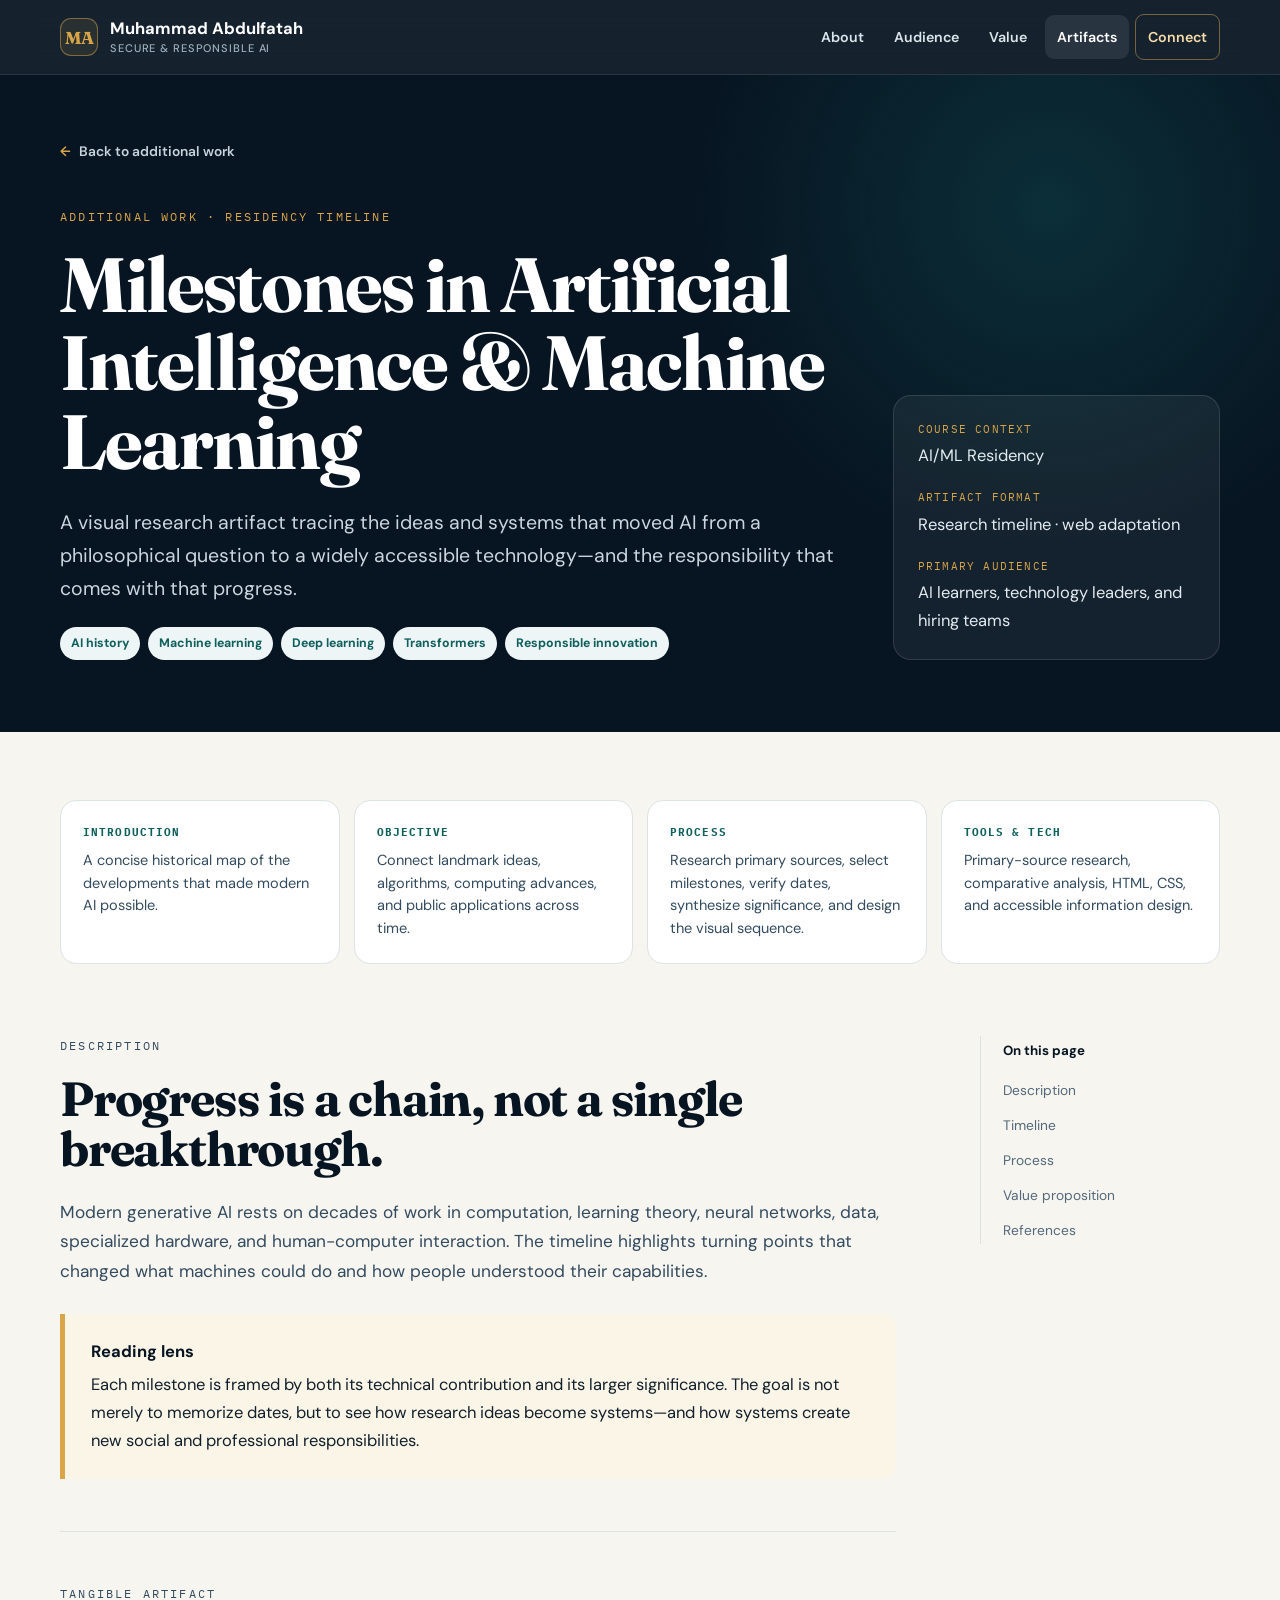
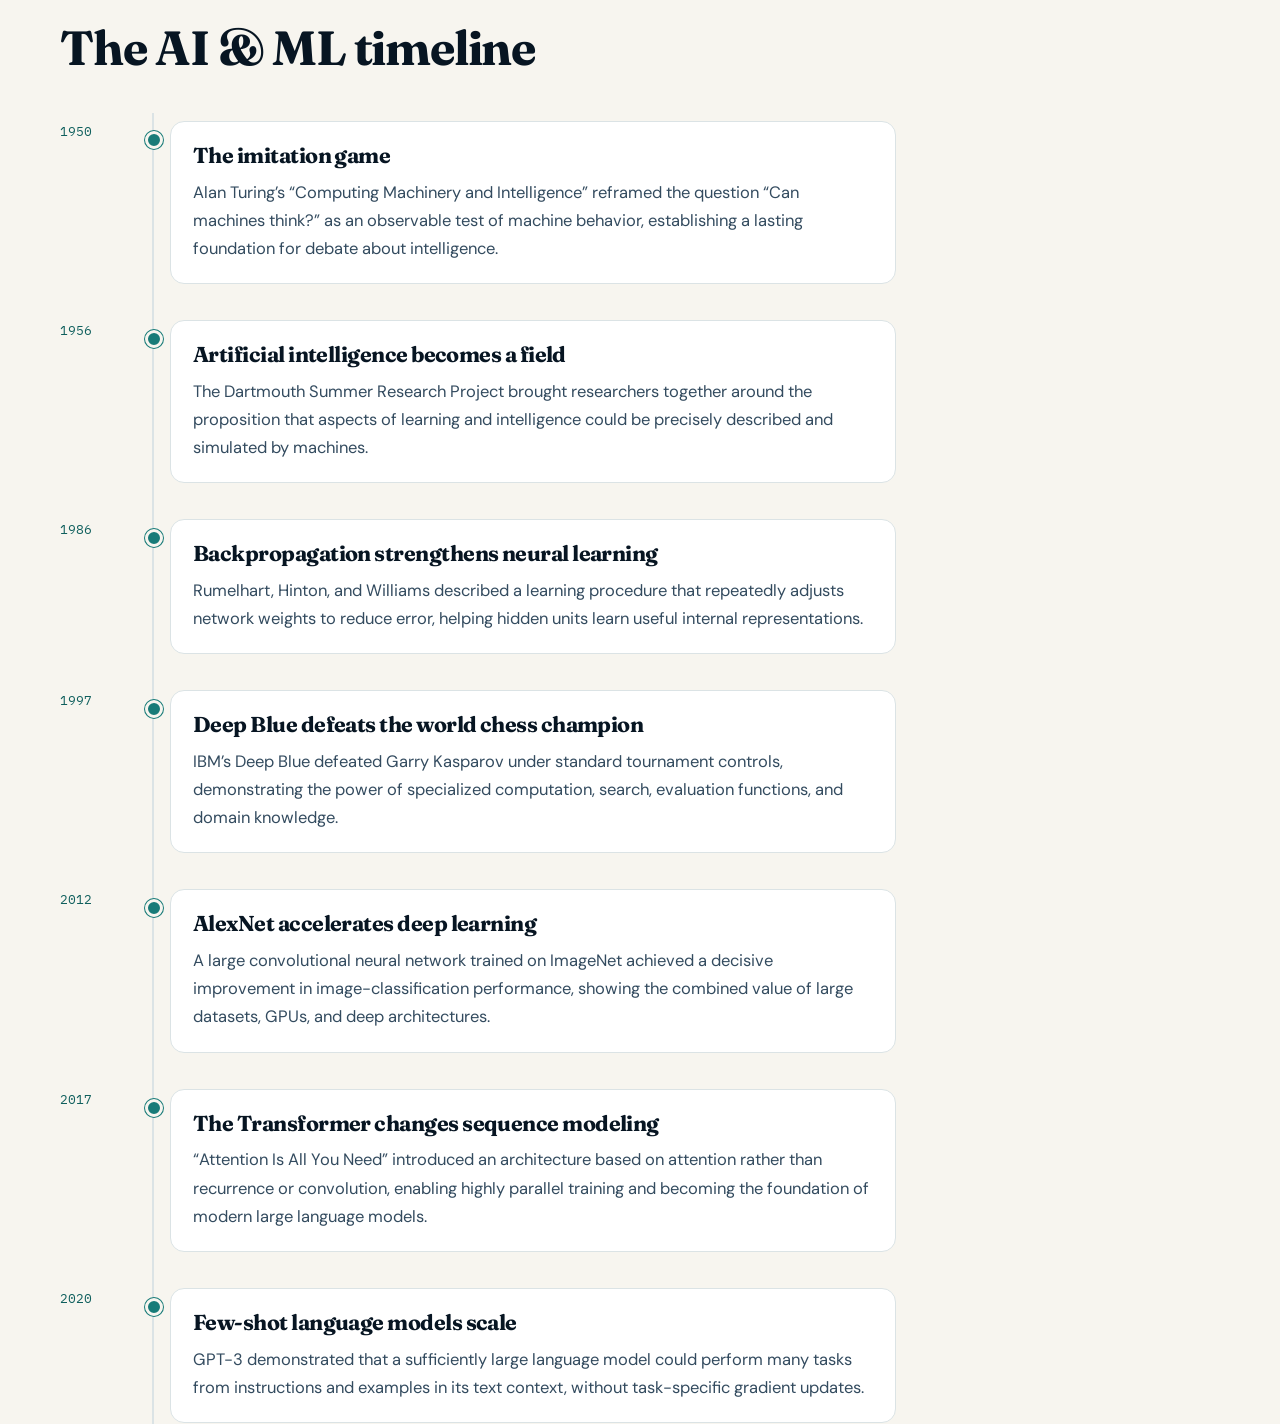
==== commit e957014d: "Restore original portfolio artifacts" ====
--- a/artifact-1-ai-ml-timeline.html
+++ b/artifact-1-ai-ml-timeline.html
@@ -3,119 +3,9 @@
 <head>
   <meta charset="utf-8">
   <meta name="viewport" content="width=device-width, initial-scale=1">
-  <meta name="description" content="An evidence-based timeline of major milestones in artificial intelligence and machine learning by Muhammad Abdulfatah.">
-  <meta name="theme-color" content="#071522">
-  <title>AI &amp; ML Timeline | Muhammad Abdulfatah</title>
-  <link rel="stylesheet" href="styles.css">
-  <script src="script.js" defer></script>
+  <meta http-equiv="refresh" content="0; url=additional-ai-ml-timeline.html">
+  <link rel="canonical" href="additional-ai-ml-timeline.html">
+  <title>AI &amp; ML Timeline | Additional Work</title>
 </head>
-<body>
-  <a class="skip-link" href="#artifact-content">Skip to artifact</a>
-  <header class="site-header">
-    <div class="container nav-shell">
-      <a class="brand" href="index.html"><span class="brand-mark" aria-hidden="true">MA</span><span>Muhammad Abdulfatah<small>Secure &amp; Responsible AI</small></span></a>
-      <button class="nav-toggle" type="button" aria-expanded="false" aria-controls="main-navigation" aria-label="Open navigation"><span aria-hidden="true"></span></button>
-      <nav aria-label="Main navigation"><ul class="nav-list" id="main-navigation" data-open="false"><li><a href="index.html#about">About</a></li><li><a href="index.html#audience">Audience</a></li><li><a href="index.html#value">Value</a></li><li><a aria-current="page" href="index.html#artifacts">Artifacts</a></li><li><a class="nav-cta" href="index.html#contact">Connect</a></li></ul></nav>
-    </div>
-  </header>
-
-  <main id="artifact-content">
-    <header class="detail-hero">
-      <div class="container">
-        <a class="breadcrumb" href="index.html#artifacts">Back to all artifacts</a>
-        <div class="detail-hero-grid">
-          <div>
-            <p class="eyebrow">Artifact 01 · Residency timeline</p>
-            <h1>Milestones in Artificial Intelligence &amp; Machine Learning</h1>
-            <p class="hero-lead">A visual research artifact tracing the ideas and systems that moved AI from a philosophical question to a widely accessible technology—and the responsibility that comes with that progress.</p>
-            <ul class="pill-list" aria-label="Topics"><li>AI history</li><li>Machine learning</li><li>Deep learning</li><li>Transformers</li><li>Responsible innovation</li></ul>
-          </div>
-          <dl class="detail-aside">
-            <dt>Course context</dt><dd>AI/ML Residency</dd>
-            <dt>Artifact format</dt><dd>Research timeline · web adaptation</dd>
-            <dt>Primary audience</dt><dd>AI learners, technology leaders, and hiring teams</dd>
-          </dl>
-        </div>
-      </div>
-    </header>
-
-    <div class="container detail-main">
-      <section class="artifact-info" aria-label="Artifact information">
-        <article class="info-card"><strong>Introduction</strong><p>A concise historical map of the developments that made modern AI possible.</p></article>
-        <article class="info-card"><strong>Objective</strong><p>Connect landmark ideas, algorithms, computing advances, and public applications across time.</p></article>
-        <article class="info-card"><strong>Process</strong><p>Research primary sources, select milestones, verify dates, synthesize significance, and design the visual sequence.</p></article>
-        <article class="info-card"><strong>Tools &amp; tech</strong><p>Primary-source research, comparative analysis, HTML, CSS, and accessible information design.</p></article>
-      </section>
-
-      <div class="detail-layout">
-        <div class="detail-content">
-          <section class="detail-section" id="description">
-            <p class="eyebrow">Description</p>
-            <h2>Progress is a chain, not a single breakthrough.</h2>
-            <p class="lead">Modern generative AI rests on decades of work in computation, learning theory, neural networks, data, specialized hardware, and human-computer interaction. The timeline highlights turning points that changed what machines could do and how people understood their capabilities.</p>
-            <div class="callout gold"><strong>Reading lens</strong>Each milestone is framed by both its technical contribution and its larger significance. The goal is not merely to memorize dates, but to see how research ideas become systems—and how systems create new social and professional responsibilities.</div>
-          </section>
-
-          <section class="detail-section" id="timeline">
-            <p class="eyebrow">Tangible artifact</p>
-            <h2>The AI &amp; ML timeline</h2>
-            <ol class="timeline">
-              <li><time datetime="1950">1950</time><article><h3>The imitation game</h3><p>Alan Turing’s “Computing Machinery and Intelligence” reframed the question “Can machines think?” as an observable test of machine behavior, establishing a lasting foundation for debate about intelligence.</p></article></li>
-              <li><time datetime="1956">1956</time><article><h3>Artificial intelligence becomes a field</h3><p>The Dartmouth Summer Research Project brought researchers together around the proposition that aspects of learning and intelligence could be precisely described and simulated by machines.</p></article></li>
-              <li><time datetime="1986">1986</time><article><h3>Backpropagation strengthens neural learning</h3><p>Rumelhart, Hinton, and Williams described a learning procedure that repeatedly adjusts network weights to reduce error, helping hidden units learn useful internal representations.</p></article></li>
-              <li><time datetime="1997">1997</time><article><h3>Deep Blue defeats the world chess champion</h3><p>IBM’s Deep Blue defeated Garry Kasparov under standard tournament controls, demonstrating the power of specialized computation, search, evaluation functions, and domain knowledge.</p></article></li>
-              <li><time datetime="2012">2012</time><article><h3>AlexNet accelerates deep learning</h3><p>A large convolutional neural network trained on ImageNet achieved a decisive improvement in image-classification performance, showing the combined value of large datasets, GPUs, and deep architectures.</p></article></li>
-              <li><time datetime="2017">2017</time><article><h3>The Transformer changes sequence modeling</h3><p>“Attention Is All You Need” introduced an architecture based on attention rather than recurrence or convolution, enabling highly parallel training and becoming the foundation of modern large language models.</p></article></li>
-              <li><time datetime="2020">2020</time><article><h3>Few-shot language models scale</h3><p>GPT-3 demonstrated that a sufficiently large language model could perform many tasks from instructions and examples in its text context, without task-specific gradient updates.</p></article></li>
-              <li><time datetime="2022">2022</time><article><h3>Conversational generative AI reaches the public</h3><p>ChatGPT’s research preview made dialogue with a large language model broadly accessible, while also making limitations, misuse risks, and the need for human oversight more visible.</p></article></li>
-            </ol>
-          </section>
-
-          <section class="detail-section" id="process">
-            <p class="eyebrow">Process</p>
-            <h2>How the artifact was developed</h2>
-            <ol class="step-list">
-              <li><strong>Define the story</strong>Organize the timeline around shifts in ideas, learning methods, computing scale, and access.</li>
-              <li><strong>Verify the evidence</strong>Use original papers and institutional sources to confirm dates, claims, and significance.</li>
-              <li><strong>Select deliberately</strong>Choose milestones that explain the path to contemporary AI without pretending the history is exhaustive.</li>
-              <li><strong>Translate clearly</strong>Condense technical contributions into accurate language for mixed technical and nontechnical audiences.</li>
-              <li><strong>Design for scanning</strong>Use consistent dates, short explanations, strong hierarchy, and responsive layout.</li>
-              <li><strong>Add responsibility</strong>Connect technical capability to governance, limitations, security, and human accountability.</li>
-            </ol>
-          </section>
-
-          <section class="detail-section" id="value-proposition">
-            <p class="eyebrow">Value proposition of the artifact</p>
-            <h2>Why this work matters</h2>
-            <div class="content-grid">
-              <article class="content-card gold"><h3>Unique value</h3><p>The timeline combines technical history with an implementation-minded perspective. It shows that I can synthesize complex evidence, identify meaningful turning points, and communicate how earlier research shapes today’s opportunities and risks.</p></article>
-              <article class="content-card accent"><h3>Relevance</h3><p>Technology and security leaders need professionals who understand that current AI capabilities are part of an evolving system—not magic. That context supports better expectation-setting, risk assessment, governance, and adoption decisions.</p></article>
-            </div>
-          </section>
-
-          <section class="detail-section" id="references">
-            <p class="eyebrow">References</p>
-            <h2>Selected primary sources</h2>
-            <ul class="source-list">
-              <li><a href="https://academic.oup.com/mind/article/LIX/236/433/986238" target="_blank" rel="noopener">Turing, A. M. (1950). “Computing Machinery and Intelligence.” <em>Mind</em>.</a></li>
-              <li><a href="https://ai.dartmouth.edu/our-story" target="_blank" rel="noopener">Dartmouth College. The 1955 proposal and 1956 Dartmouth Summer Research Project on Artificial Intelligence.</a></li>
-              <li><a href="https://www.nature.com/articles/323533a0" target="_blank" rel="noopener">Rumelhart, Hinton, &amp; Williams (1986). “Learning representations by back-propagating errors.” <em>Nature</em>.</a></li>
-              <li><a href="https://www.ibm.com/history/deep-blue" target="_blank" rel="noopener">IBM. Deep Blue history and the 1997 Kasparov match.</a></li>
-              <li><a href="https://proceedings.neurips.cc/paper/2012/hash/c399862d3b9d6b76c8436e924a68c45b-Abstract.html" target="_blank" rel="noopener">Krizhevsky, Sutskever, &amp; Hinton (2012). “ImageNet Classification with Deep Convolutional Neural Networks.”</a></li>
-              <li><a href="https://arxiv.org/abs/1706.03762" target="_blank" rel="noopener">Vaswani et al. (2017). “Attention Is All You Need.”</a></li>
-              <li><a href="https://openai.com/index/language-models-are-few-shot-learners/" target="_blank" rel="noopener">Brown et al. (2020). “Language Models are Few-Shot Learners.”</a></li>
-              <li><a href="https://openai.com/index/chatgpt/" target="_blank" rel="noopener">OpenAI (2022). “Introducing ChatGPT.”</a></li>
-            </ul>
-          </section>
-
-          <a class="next-project" href="artifact-2-ml-deep-learning.html"><span><small>Next artifact</small><strong>Machine Learning vs. Deep Learning</strong></span><span aria-hidden="true">→</span></a>
-        </div>
-
-        <nav class="detail-nav" aria-label="On this page"><strong>On this page</strong><ul><li><a href="#description">Description</a></li><li><a href="#timeline">Timeline</a></li><li><a href="#process">Process</a></li><li><a href="#value-proposition">Value proposition</a></li><li><a href="#references">References</a></li></ul></nav>
-      </div>
-    </div>
-  </main>
-
-  <footer class="site-footer"><div class="container footer-grid"><p>© 2026 Muhammad Abdulfatah · AIML-500 Professional Portfolio</p><p><a href="index.html#artifacts">All artifacts</a> · <a href="mailto:muhammad.abdulfatah@myemail.indwes.edu">Contact</a></p></div></footer>
-</body>
+<body><p>This project is now listed under <a href="additional-ai-ml-timeline.html">Additional Work</a>.</p></body>
 </html>
